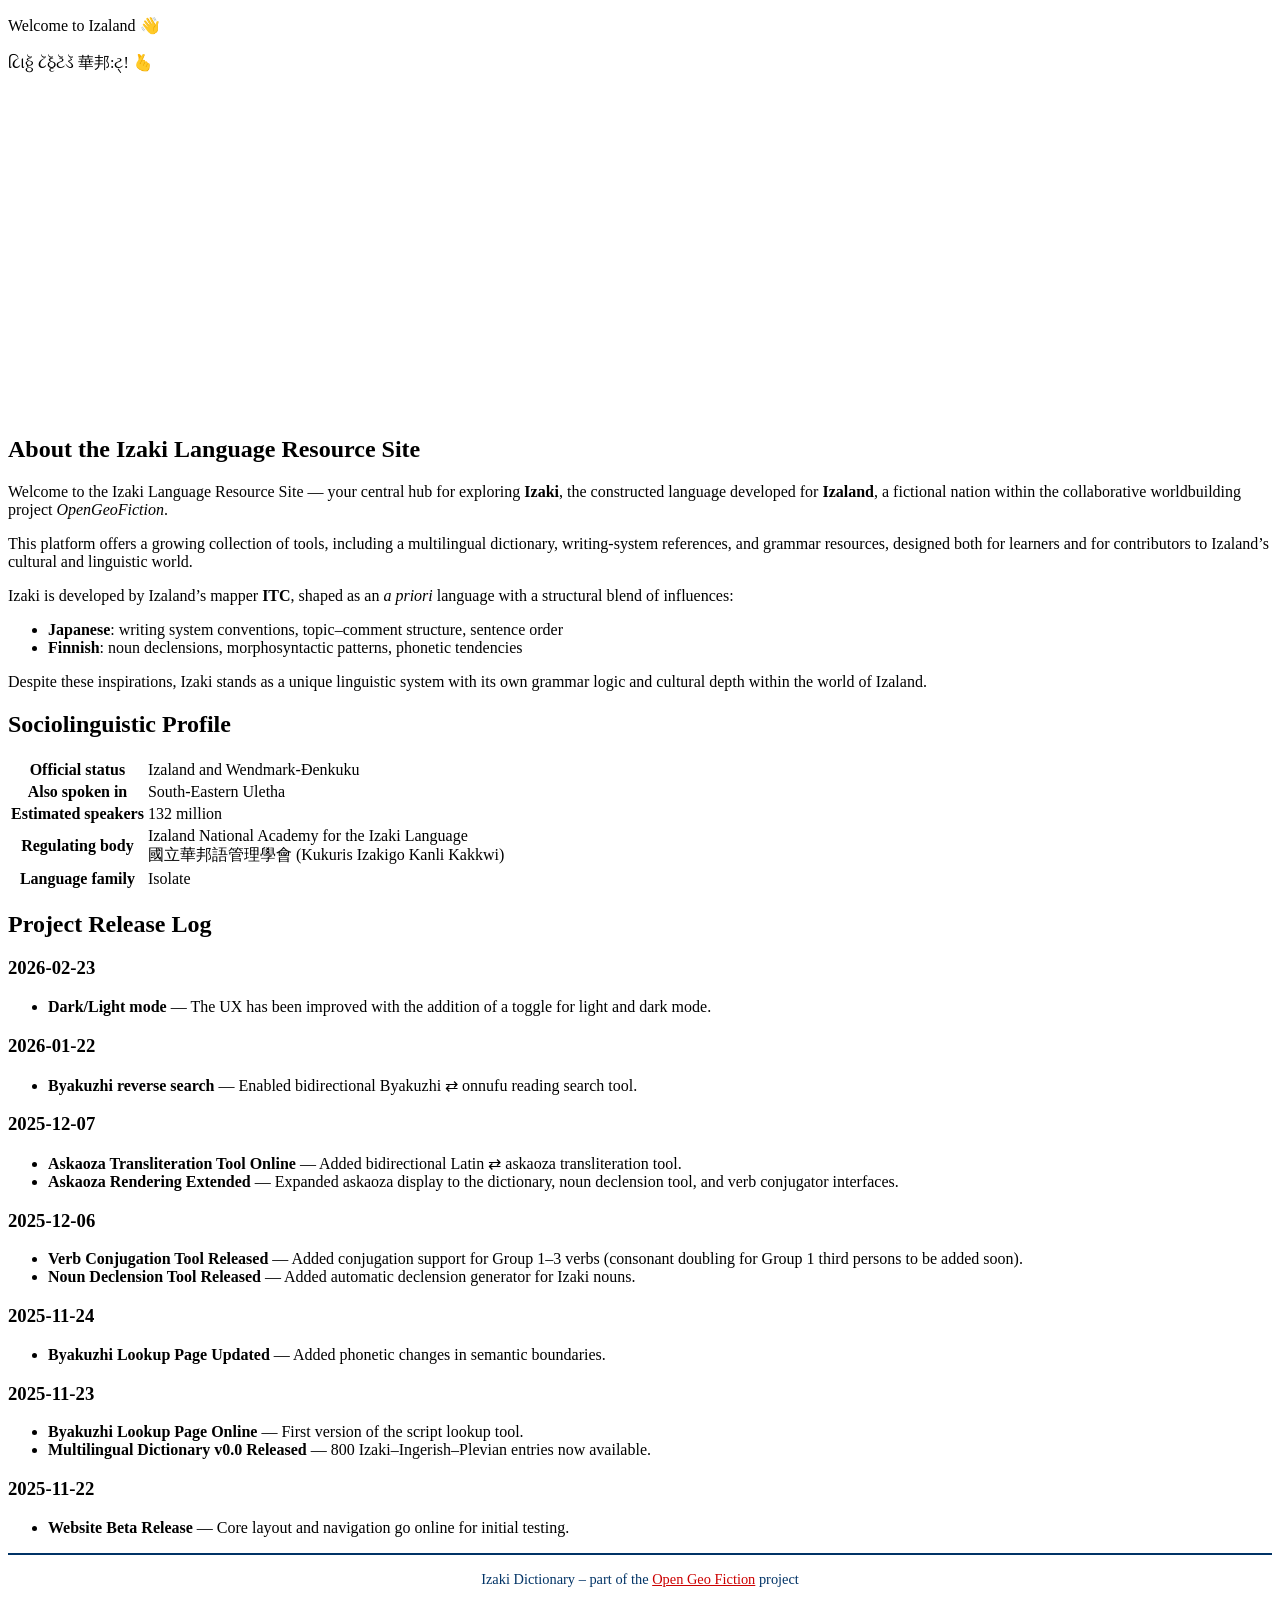
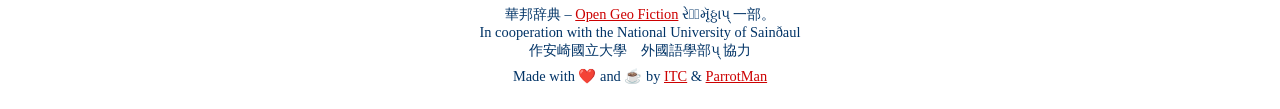
==== index.html @ 9a22af4b "Add release log entry for dark/light mode feature" ====
<!DOCTYPE html>
<html lang="en">
<head>
    <meta charset="UTF-8">
    <meta name="viewport" content="width=device-width, initial-scale=1.0">
    <title>Izaki Dictionary - Home</title>
</head>
<body>
    <!-- Navbar -->
    <div id="navbar"></div>

    <!-- Hero section -->
    <section class="hero is-link" style="height: 400px;">
        <div class="hero-body">
            <p class="title">
                Welcome to Izaland 👋<br>
                <br>
                ૮િાઠ્ઠૅ ૮ૅઠૃૅટૅડૅ 華邦:ટ્! 🫰
            </p>
        </div>
    </section>

    <section class="section">
    <div class="container content">

        <!-- ABOUT SECTION -->
        <h1 class="title">About the Izaki Language Resource Site</h1>

        <p>
            Welcome to the Izaki Language Resource Site — your central hub for exploring 
            <strong>Izaki</strong>, the constructed language developed for <strong>Izaland</strong>, a fictional 
            nation within the collaborative worldbuilding project <em>OpenGeoFiction</em>.
        </p>

        <p>
            This platform offers a growing collection of tools, including a multilingual dictionary,
            writing-system references, and grammar resources, designed both for learners and for contributors
            to Izaland’s cultural and linguistic world.
        </p>

        <p>
            Izaki is developed by Izaland’s mapper <strong>ITC</strong>, shaped as an 
            <em>a priori</em> language with a structural blend of influences:
        </p>

        <ul>
            <li><strong>Japanese</strong>: writing system conventions, topic–comment structure, sentence order</li>
            <li><strong>Finnish</strong>: noun declensions, morphosyntactic patterns, phonetic tendencies</li>
        </ul>

        <p>
            Despite these inspirations, Izaki stands as a unique linguistic system with its own grammar logic
            and cultural depth within the world of Izaland.
        </p>

        <!-- SOCIOLINGUISTIC PROFILE -->
        <h2 class="subtitle">Sociolinguistic Profile</h2>

        <table class="table is-striped is-fullwidth">
            <tbody>
                <tr>
                    <th>Official status</th>
                    <td>Izaland and Wendmark-Ðenkuku</td>
                </tr>
                <tr>
                    <th>Also spoken in</th>
                    <td>South-Eastern Uletha</td>
                </tr>
                <tr>
                    <th>Estimated speakers</th>
                    <td>132 million</td>
                </tr>
                <tr>
                    <th>Regulating body</th>
                    <td>
                        Izaland National Academy for the Izaki Language<br>
                        國立華邦語管理學會 (Kukuris Izakigo Kanli Kakkwi)
                    </td>
                </tr>
                <tr>
                    <th>Language family</th>
                    <td>Isolate</td>
                </tr>
            </tbody>
        </table>

    </div>
</section>

<!-- RELEASE LOG -->
<section class="section has-background-light">
    <div class="container content">

        <h2 class="title">Project Release Log</h2>

        <div class="box">
            <h3 class="subtitle">2026-02-23</h3>
            <ul>
                <li><strong>Dark/Light mode</strong> — The UX has been improved with the addition of a toggle for light and dark mode.</li>
            </ul>
        </div>

        <div class="box">
            <h3 class="subtitle">2026-01-22</h3>
            <ul>
                <li><strong>Byakuzhi reverse search</strong> — Enabled bidirectional Byakuzhi ⇄ onnufu reading search tool.</li>
            </ul>
        </div>
        
        <div class="box">
            <h3 class="subtitle">2025-12-07</h3>
            <ul>
                <li><strong>Askaoza Transliteration Tool Online</strong> — Added bidirectional Latin ⇄ askaoza transliteration tool.</li>
                <li><strong>Askaoza Rendering Extended</strong> — Expanded askaoza display to the dictionary, noun declension tool, and verb conjugator interfaces.</li>
            </ul>
        </div>

        <div class="box">
            <h3 class="subtitle">2025-12-06</h3>
            <ul>
                <li><strong>Verb Conjugation Tool Released</strong> — Added conjugation support for Group 1–3 verbs (consonant doubling for Group 1 third persons to be added soon).</li>
                <li><strong>Noun Declension Tool Released</strong> — Added automatic declension generator for Izaki nouns.</li>
            </ul>
        </div>

        <div class="box">
            <h3 class="subtitle">2025-11-24</h3>
            <ul>
                <li><strong>Byakuzhi Lookup Page Updated</strong> — Added phonetic changes in semantic boundaries.</li>
            </ul>
        </div>
                       
        <div class="box">
            <h3 class="subtitle">2025-11-23</h3>
            <ul>
                <li><strong>Byakuzhi Lookup Page Online</strong> — First version of the script lookup tool.</li>
                <li><strong>Multilingual Dictionary v0.0 Released</strong> — 800 Izaki–Ingerish–Plevian entries now available.</li>
            </ul>
        </div>

        <div class="box">
            <h3 class="subtitle">2025-11-22</h3>
            <ul>
                <li><strong>Website Beta Release</strong> — Core layout and navigation go online for initial testing.</li>
            </ul>
        </div>
    </div>
</section>


    <!-- Footer -->
    <footer style="background-color:#ffffff; padding:1rem; border-top:2px solid #003366; text-align:center; font-size:0.9rem; color:#003366;">
        <div>
            Izaki Dictionary – part of the <a href="https://www.opengeofiction.net/" target="_blank" style="color:#cc0000; text-decoration:underline;">Open Geo Fiction</a> project<br>
                <br>
            華邦辞典 – <a href="https://www.opengeofiction.net/" target="_blank" style="color:#cc0000; text-decoration:underline;">Open Geo Fiction</a> રેદ૾મૃૅઠ્ઠાપ્ 一部。
        </div>
        <div>
            In cooperation with the National University of Sainðaul<br>
            作安崎國立大學　外國語學部પ્ 協力
        </div>
        <div style="margin-top:0.5rem;">Made with ❤️ and ☕ by <a href="https://opengeofiction.net/user/Izaland%20Terramorphing%20Committee" target="_blank" style="color:#cc0000; text-decoration:underline;">ITC</a> & <a href="https://opengeofiction.net/user/ParrotMan" target="_blank" style="color:#cc0000; text-decoration:underline;">ParrotMan</a></div>
    </footer>

    <!-- Script navbar -->
    <script src="/izaki-dictionary/scripts/script.js"></script>
</body>
</html>
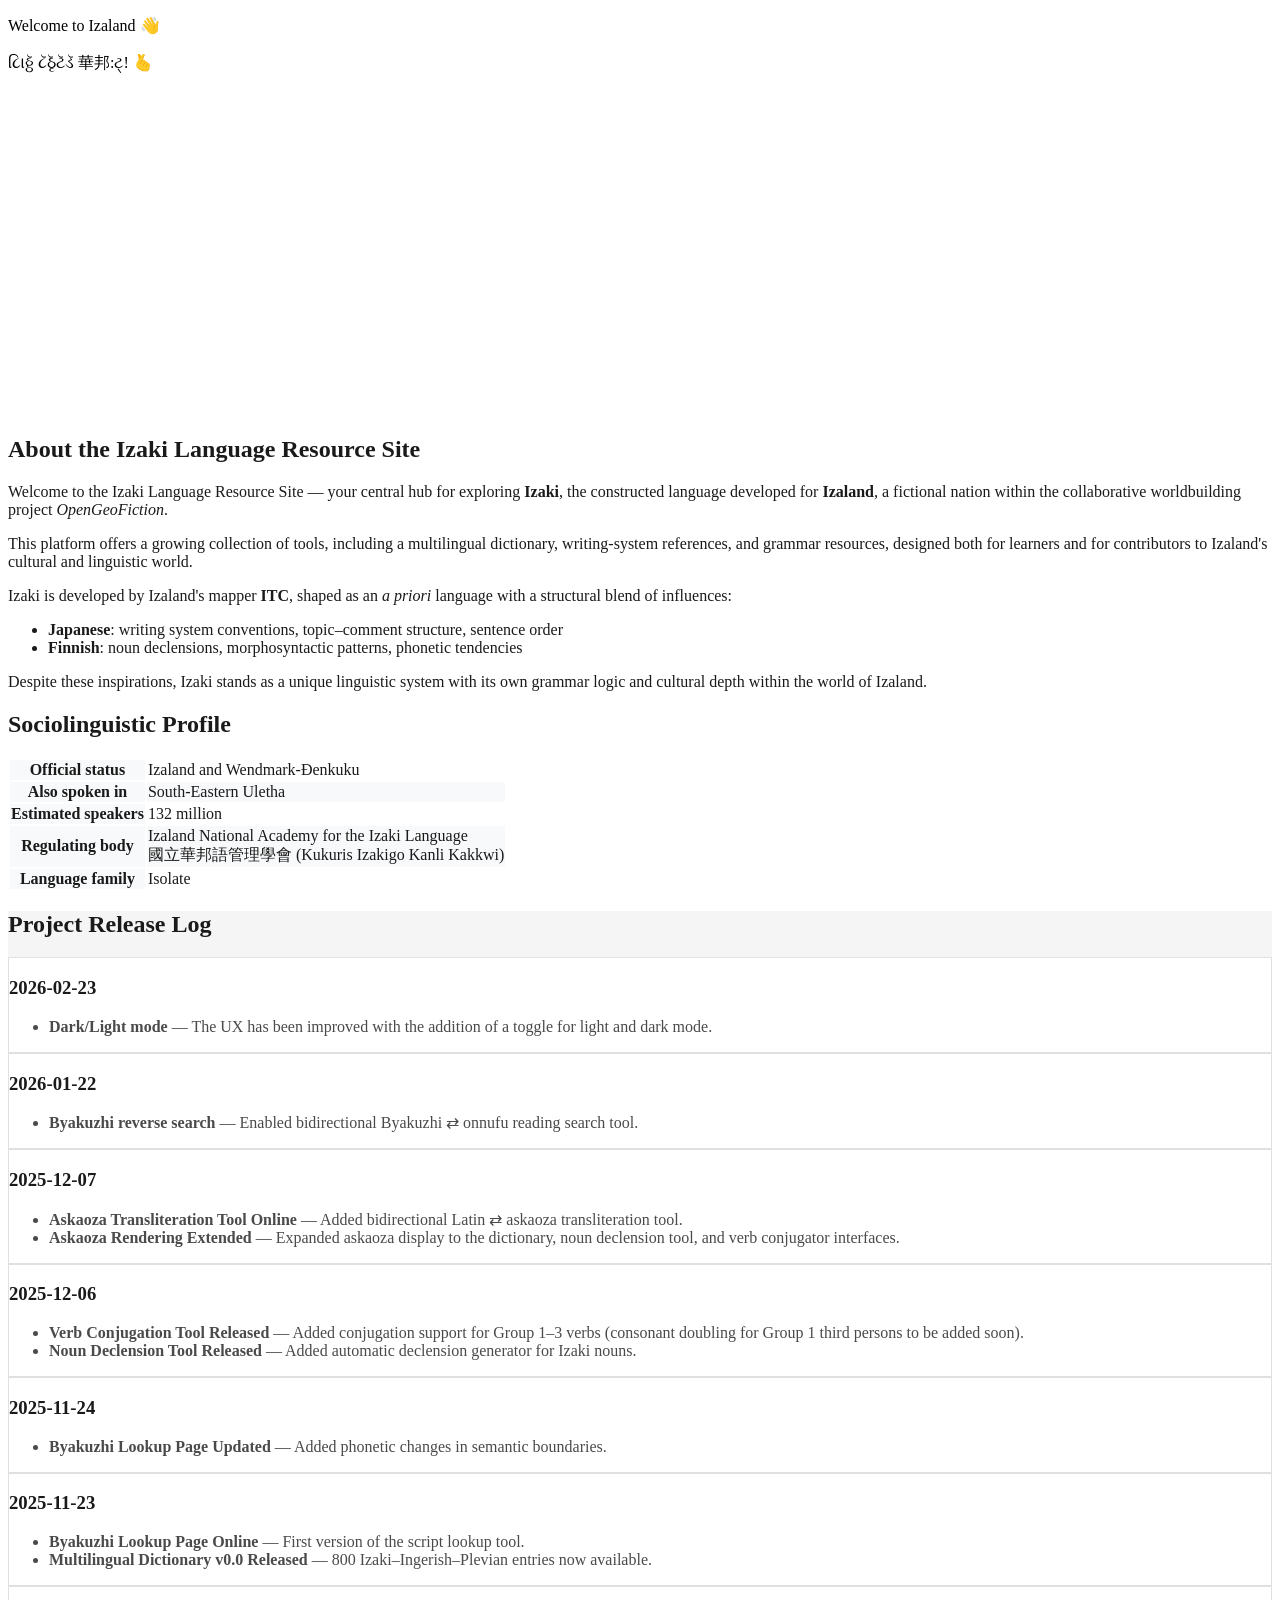
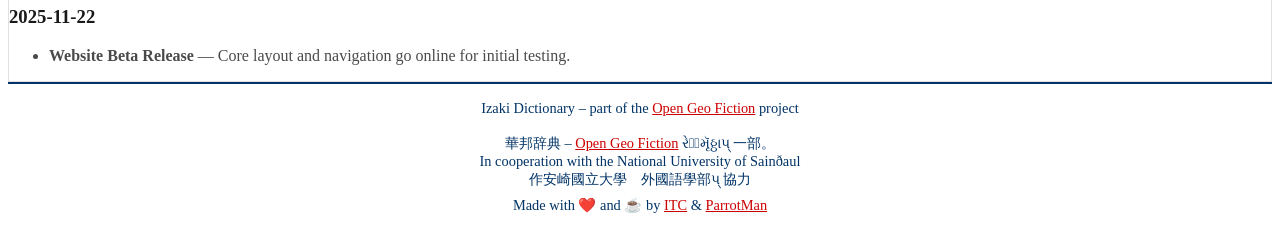
==== commit e53e9245: "Add theme-aware styles and update HTML structure" ====
--- a/index.html
+++ b/index.html
@@ -1,9 +1,104 @@
 <!DOCTYPE html>
-<html lang="en">
+<html lang="en" data-theme="light">
 <head>
     <meta charset="UTF-8">
     <meta name="viewport" content="width=device-width, initial-scale=1.0">
     <title>Izaki Dictionary - Home</title>
+
+    <style>
+        /* Theme-aware variables for index page */
+        html[data-theme="light"] {
+            --index-section-bg: #f5f5f5;
+            --index-box-bg: #ffffff;
+            --index-box-border: #e0e0e0;
+            --index-text: #1a1a1a;
+            --index-text-secondary: #4a4a4a;
+            --index-footer-bg: #ffffff;
+            --index-footer-border: #003366;
+            --index-footer-text: #003366;
+        }
+
+        html[data-theme="dark"] {
+            --index-section-bg: #1a1a20;
+            --index-box-bg: #2a2a30;
+            --index-box-border: #3a3a40;
+            --index-text: #e5e7eb;
+            --index-text-secondary: #d1d5db;
+            --index-footer-bg: #1a1a20;
+            --index-footer-border: #4a5568;
+            --index-footer-text: #93c5fd;
+        }
+
+        /* Release log section - tema aware */
+        .release-log-section {
+            background-color: var(--index-section-bg) !important;
+            transition: background-color 0.2s ease;
+        }
+
+        .release-log-section .box {
+            background-color: var(--index-box-bg);
+            border: 1px solid var(--index-box-border);
+            transition: background-color 0.2s ease, border-color 0.2s ease;
+        }
+
+        .release-log-section .title,
+        .release-log-section .subtitle {
+            color: var(--index-text);
+        }
+
+        .release-log-section ul li {
+            color: var(--index-text-secondary);
+        }
+
+        /* Footer tema aware */
+        .theme-footer {
+            background-color: var(--index-footer-bg) !important;
+            border-top: 2px solid var(--index-footer-border);
+            color: var(--index-footer-text);
+            transition: background-color 0.2s ease, border-color 0.2s ease, color 0.2s ease;
+        }
+
+        .theme-footer a {
+            color: #cc0000;
+            text-decoration: underline;
+        }
+
+        html[data-theme="dark"] .theme-footer a {
+            color: #fca5a5;
+        }
+
+        /* Main section */
+        .main-section {
+            background-color: var(--bg-primary, #ffffff);
+            color: var(--text-primary, #1a1a1a);
+            transition: background-color 0.2s ease, color 0.2s ease;
+        }
+
+        .main-section .title,
+        .main-section .subtitle {
+            color: var(--text-primary, #1a1a1a);
+        }
+
+        /* Table tema aware */
+        .table {
+            background-color: var(--panel, #ffffff);
+            color: var(--text-primary, #1a1a1a);
+        }
+
+        .table th {
+            background-color: var(--panel-alt, #f8f9fa);
+            color: var(--text-primary, #1a1a1a);
+        }
+
+        .table td {
+            color: var(--text-primary, #1a1a1a);
+            border-color: var(--border, #dee2e6);
+        }
+
+        .table.is-striped tbody tr:nth-child(even) {
+            background-color: var(--panel-alt, #f8f9fa);
+        }
+    </style>
 </head>
 <body>
     <!-- Navbar -->
@@ -20,7 +115,7 @@
         </div>
     </section>
 
-    <section class="section">
+    <section class="section main-section">
     <div class="container content">
 
         <!-- ABOUT SECTION -->
@@ -35,11 +130,11 @@
         <p>
             This platform offers a growing collection of tools, including a multilingual dictionary,
             writing-system references, and grammar resources, designed both for learners and for contributors
-            to Izaland’s cultural and linguistic world.
-        </p>
-
-        <p>
-            Izaki is developed by Izaland’s mapper <strong>ITC</strong>, shaped as an 
+            to Izaland's cultural and linguistic world.
+        </p>
+
+        <p>
+            Izaki is developed by Izaland's mapper <strong>ITC</strong>, shaped as an 
             <em>a priori</em> language with a structural blend of influences:
         </p>
 
@@ -87,8 +182,8 @@
     </div>
 </section>
 
-<!-- RELEASE LOG -->
-<section class="section has-background-light">
+<!-- RELEASE LOG (tema aware) -->
+<section class="section release-log-section">
     <div class="container content">
 
         <h2 class="title">Project Release Log</h2>
@@ -106,7 +201,7 @@
                 <li><strong>Byakuzhi reverse search</strong> — Enabled bidirectional Byakuzhi ⇄ onnufu reading search tool.</li>
             </ul>
         </div>
-        
+
         <div class="box">
             <h3 class="subtitle">2025-12-07</h3>
             <ul>
@@ -129,7 +224,7 @@
                 <li><strong>Byakuzhi Lookup Page Updated</strong> — Added phonetic changes in semantic boundaries.</li>
             </ul>
         </div>
-                       
+
         <div class="box">
             <h3 class="subtitle">2025-11-23</h3>
             <ul>
@@ -148,18 +243,18 @@
 </section>
 
 
-    <!-- Footer -->
-    <footer style="background-color:#ffffff; padding:1rem; border-top:2px solid #003366; text-align:center; font-size:0.9rem; color:#003366;">
+    <!-- Footer (tema aware) -->
+    <footer class="theme-footer" style="padding:1rem; text-align:center; font-size:0.9rem;">
         <div>
-            Izaki Dictionary – part of the <a href="https://www.opengeofiction.net/" target="_blank" style="color:#cc0000; text-decoration:underline;">Open Geo Fiction</a> project<br>
+            Izaki Dictionary – part of the <a href="https://www.opengeofiction.net/" target="_blank">Open Geo Fiction</a> project<br>
                 <br>
-            華邦辞典 – <a href="https://www.opengeofiction.net/" target="_blank" style="color:#cc0000; text-decoration:underline;">Open Geo Fiction</a> રેદ૾મૃૅઠ્ઠાપ્ 一部。
+            華邦辞典 – <a href="https://www.opengeofiction.net/" target="_blank">Open Geo Fiction</a> રેદ૾મૃૅઠ્ઠાપ્ 一部。
         </div>
         <div>
             In cooperation with the National University of Sainðaul<br>
             作安崎國立大學　外國語學部પ્ 協力
         </div>
-        <div style="margin-top:0.5rem;">Made with ❤️ and ☕ by <a href="https://opengeofiction.net/user/Izaland%20Terramorphing%20Committee" target="_blank" style="color:#cc0000; text-decoration:underline;">ITC</a> & <a href="https://opengeofiction.net/user/ParrotMan" target="_blank" style="color:#cc0000; text-decoration:underline;">ParrotMan</a></div>
+        <div style="margin-top:0.5rem;">Made with ❤️ and ☕ by <a href="https://opengeofiction.net/user/Izaland%20Terramorphing%20Committee" target="_blank">ITC</a> & <a href="https://opengeofiction.net/user/ParrotMan" target="_blank">ParrotMan</a></div>
     </footer>
 
     <!-- Script navbar -->
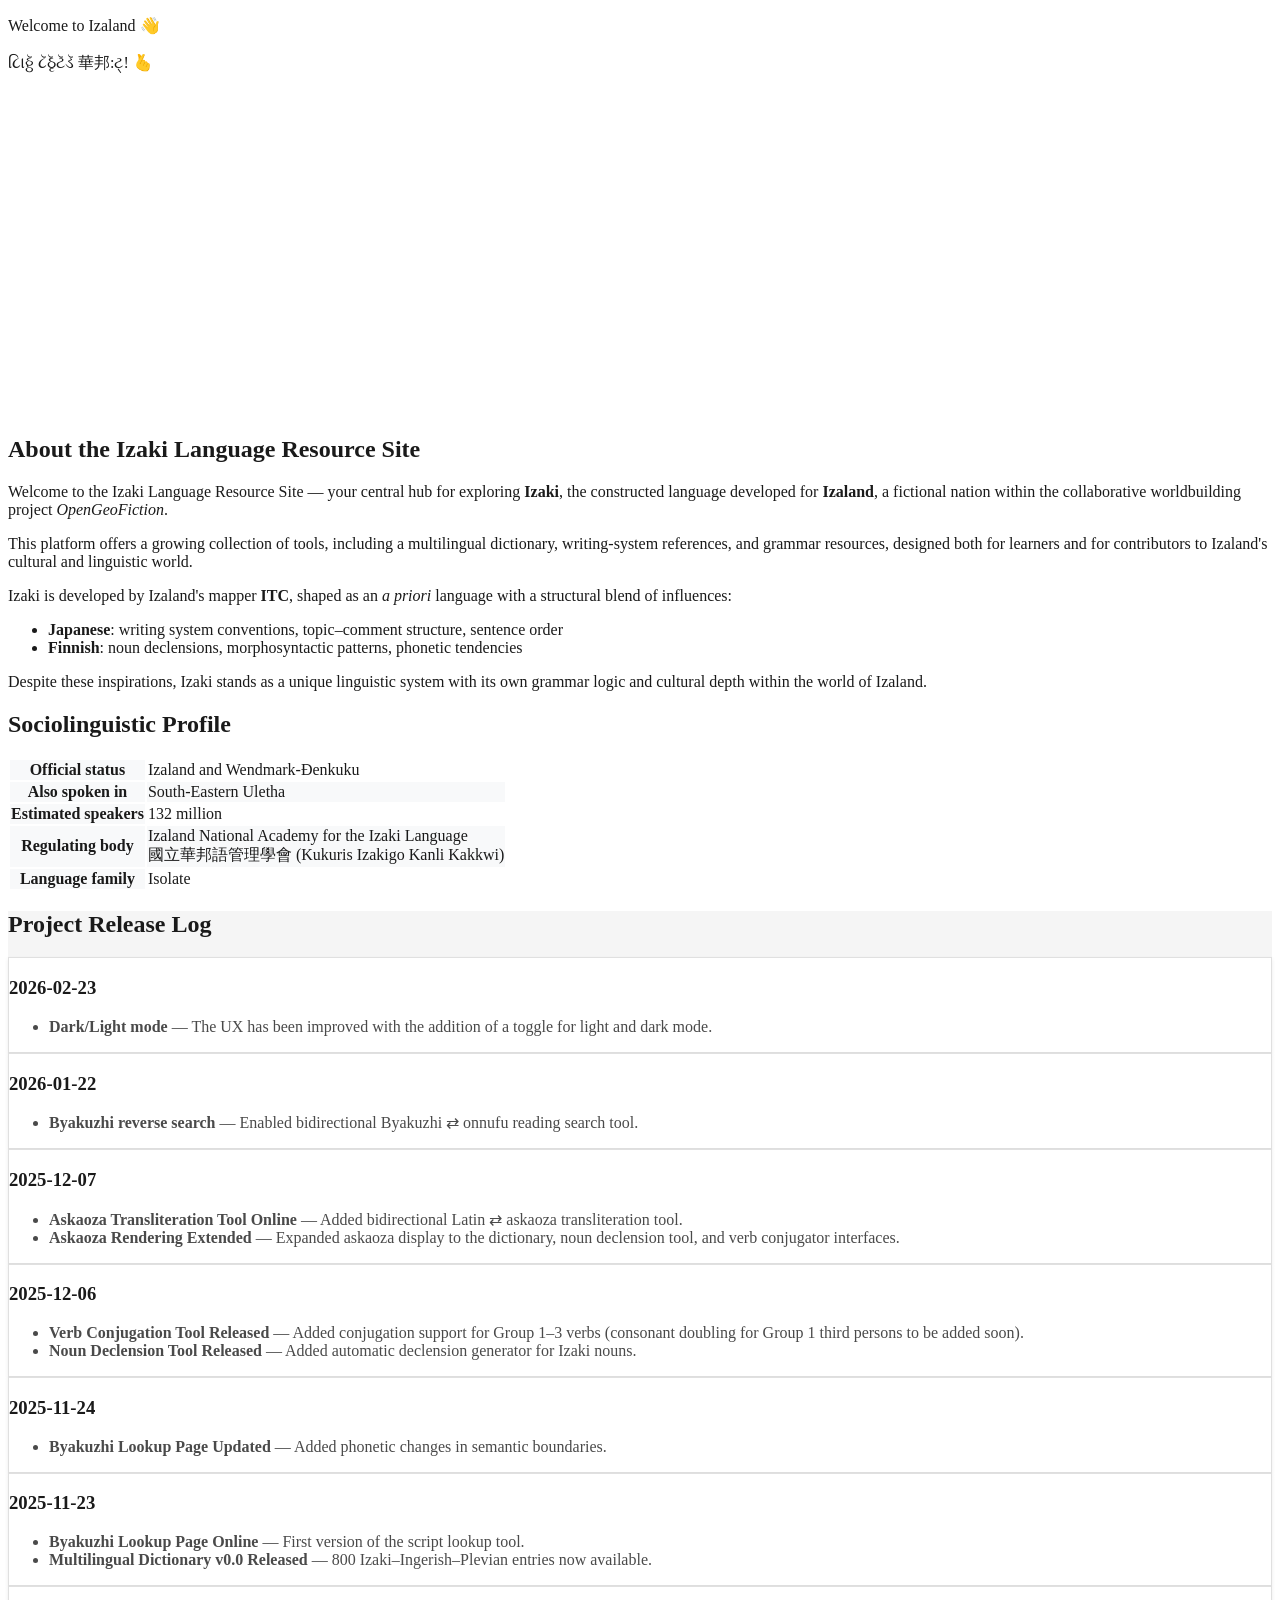
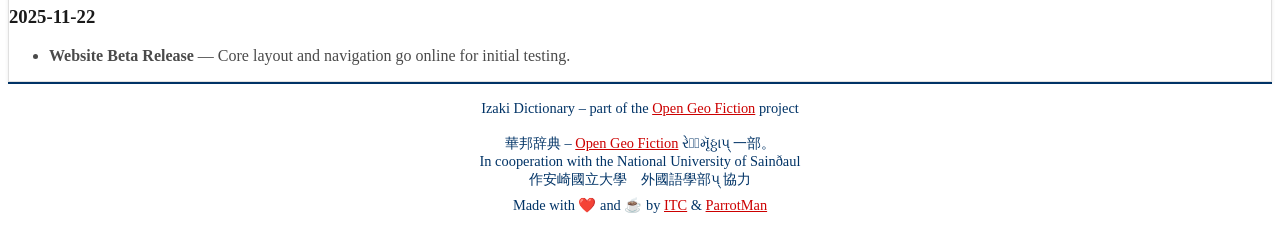
==== commit 2410a9c1: "Update theme styles and enforce important rules" ====
--- a/index.html
+++ b/index.html
@@ -11,22 +11,26 @@
             --index-section-bg: #f5f5f5;
             --index-box-bg: #ffffff;
             --index-box-border: #e0e0e0;
+            --index-box-shadow: rgba(0, 0, 0, 0.08);
             --index-text: #1a1a1a;
             --index-text-secondary: #4a4a4a;
             --index-footer-bg: #ffffff;
             --index-footer-border: #003366;
             --index-footer-text: #003366;
+            --index-link-color: #cc0000;
         }
 
         html[data-theme="dark"] {
             --index-section-bg: #1a1a20;
             --index-box-bg: #2a2a30;
             --index-box-border: #3a3a40;
+            --index-box-shadow: rgba(0, 0, 0, 0.3);
             --index-text: #e5e7eb;
             --index-text-secondary: #d1d5db;
             --index-footer-bg: #1a1a20;
             --index-footer-border: #4a5568;
-            --index-footer-text: #93c5fd;
+            --index-footer-text: #e5e7eb;
+            --index-link-color: #fca5a5;
         }
 
         /* Release log section - tema aware */
@@ -38,36 +42,41 @@
         .release-log-section .box {
             background-color: var(--index-box-bg);
             border: 1px solid var(--index-box-border);
+            box-shadow: 0 2px 4px var(--index-box-shadow);
             transition: background-color 0.2s ease, border-color 0.2s ease;
         }
 
         .release-log-section .title,
         .release-log-section .subtitle {
-            color: var(--index-text);
-        }
-
-        .release-log-section ul li {
-            color: var(--index-text-secondary);
+            color: var(--index-text) !important;
+        }
+
+        .release-log-section ul li,
+        .release-log-section p {
+            color: var(--index-text-secondary) !important;
         }
 
         /* Footer tema aware */
         .theme-footer {
             background-color: var(--index-footer-bg) !important;
-            border-top: 2px solid var(--index-footer-border);
-            color: var(--index-footer-text);
+            border-top: 2px solid var(--index-footer-border) !important;
+            color: var(--index-footer-text) !important;
             transition: background-color 0.2s ease, border-color 0.2s ease, color 0.2s ease;
         }
 
         .theme-footer a {
-            color: #cc0000;
+            color: var(--index-link-color) !important;
             text-decoration: underline;
-        }
-
-        html[data-theme="dark"] .theme-footer a {
-            color: #fca5a5;
+            transition: color 0.2s ease;
         }
 
         /* Main section */
+        body {
+            background-color: var(--bg-primary, #ffffff);
+            color: var(--text-primary, #1a1a1a);
+            transition: background-color 0.2s ease, color 0.2s ease;
+        }
+
         .main-section {
             background-color: var(--bg-primary, #ffffff);
             color: var(--text-primary, #1a1a1a);
@@ -76,6 +85,11 @@
 
         .main-section .title,
         .main-section .subtitle {
+            color: var(--text-primary, #1a1a1a) !important;
+        }
+
+        .main-section p,
+        .main-section li {
             color: var(--text-primary, #1a1a1a);
         }
 
@@ -83,15 +97,17 @@
         .table {
             background-color: var(--panel, #ffffff);
             color: var(--text-primary, #1a1a1a);
+            transition: background-color 0.2s ease, color 0.2s ease;
         }
 
         .table th {
             background-color: var(--panel-alt, #f8f9fa);
-            color: var(--text-primary, #1a1a1a);
+            color: var(--text-primary, #1a1a1a) !important;
+            border-color: var(--border, #dee2e6);
         }
 
         .table td {
-            color: var(--text-primary, #1a1a1a);
+            color: var(--text-primary, #1a1a1a) !important;
             border-color: var(--border, #dee2e6);
         }
 
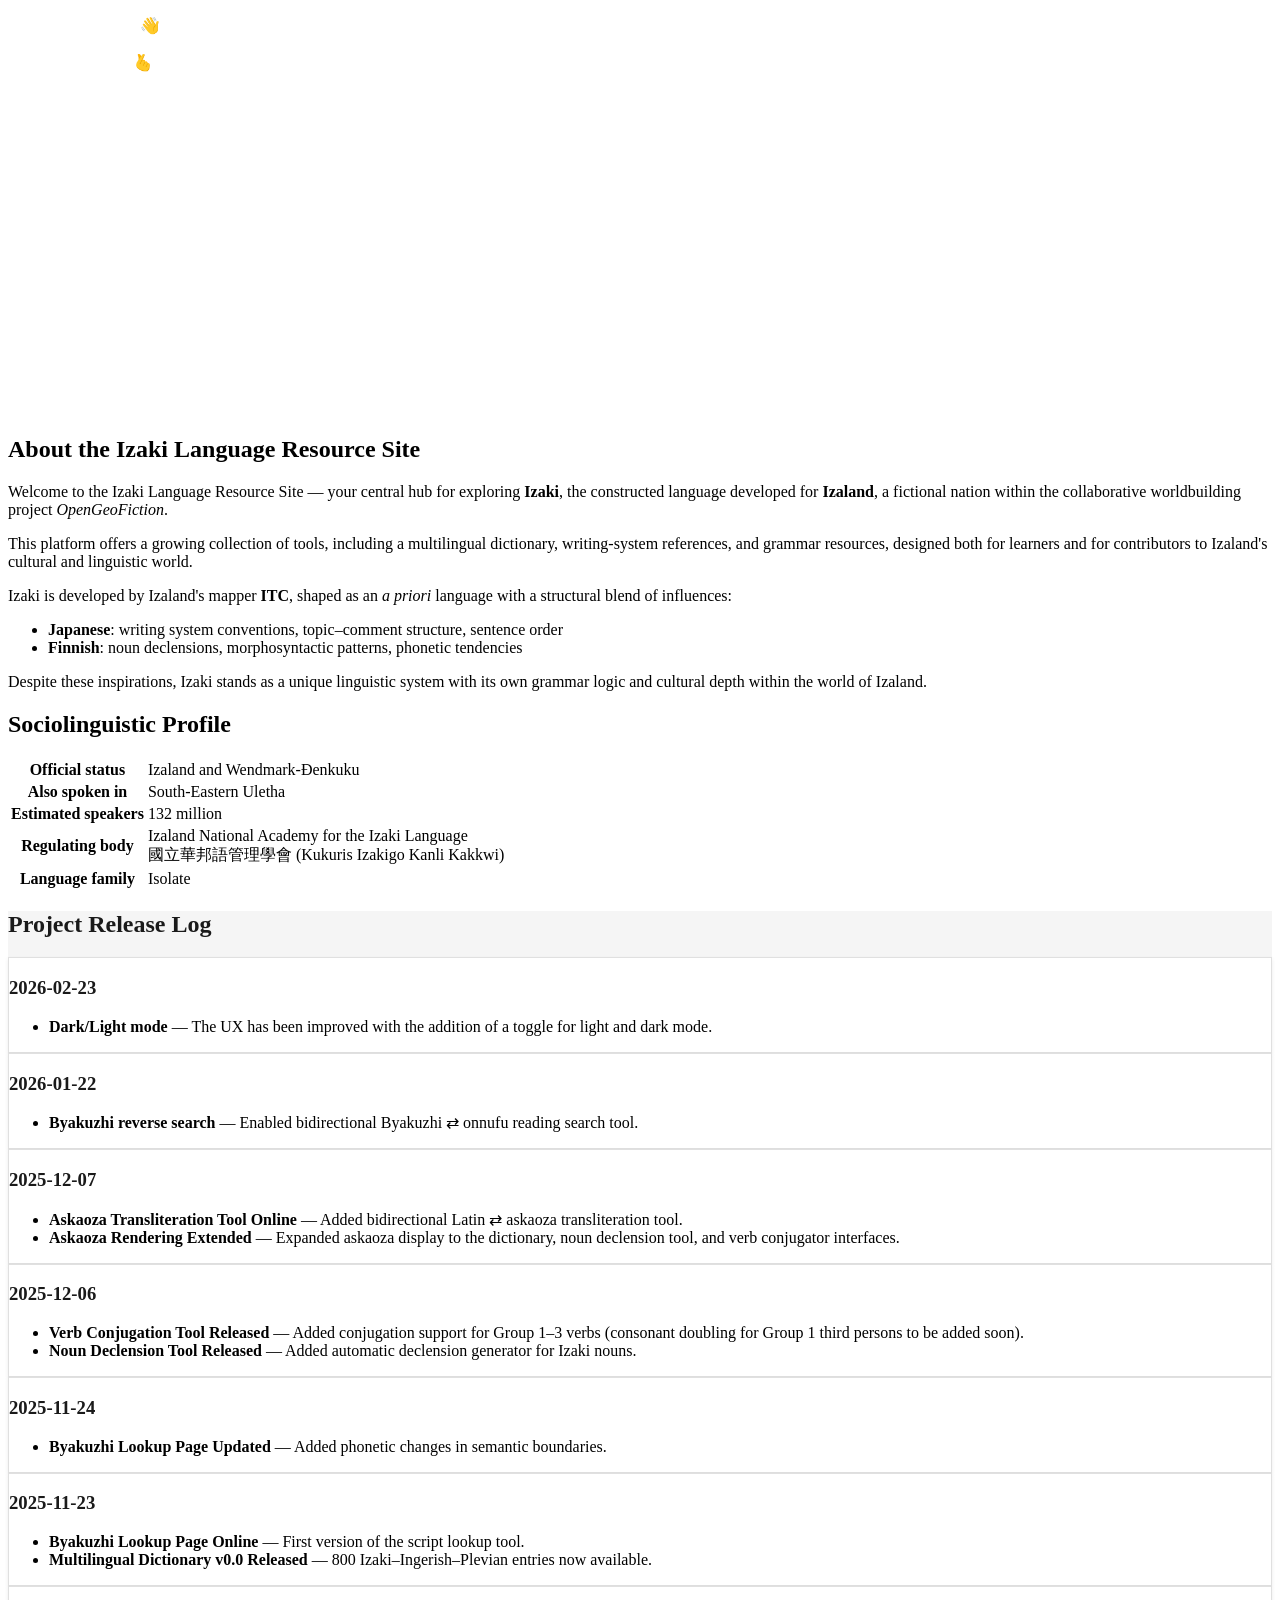
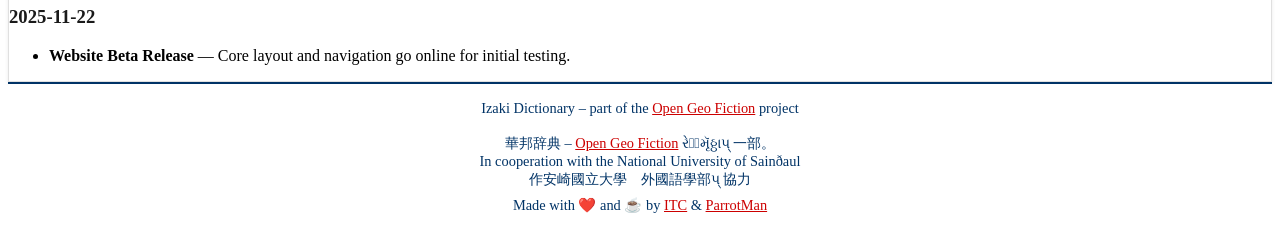
==== commit 476e27ea: "Refactor CSS to use theme variables without fallbacks" ====
--- a/index.html
+++ b/index.html
@@ -70,49 +70,64 @@
             transition: color 0.2s ease;
         }
 
-        /* Main section */
+        /* Main section - CORRETTO: usa solo variabili tema, nessun fallback */
         body {
-            background-color: var(--bg-primary, #ffffff);
-            color: var(--text-primary, #1a1a1a);
+            background-color: var(--bg-primary);
+            color: var(--text-primary);
             transition: background-color 0.2s ease, color 0.2s ease;
         }
 
         .main-section {
-            background-color: var(--bg-primary, #ffffff);
-            color: var(--text-primary, #1a1a1a);
+            background-color: var(--bg-primary);
+            color: var(--text-primary);
             transition: background-color 0.2s ease, color 0.2s ease;
         }
 
         .main-section .title,
         .main-section .subtitle {
-            color: var(--text-primary, #1a1a1a) !important;
+            color: var(--text-primary) !important;
         }
 
         .main-section p,
-        .main-section li {
-            color: var(--text-primary, #1a1a1a);
-        }
-
-        /* Table tema aware */
+        .main-section li,
+        .main-section strong,
+        .main-section em {
+            color: var(--text-primary) !important;
+        }
+
+        /* Table tema aware - CORRETTO */
         .table {
-            background-color: var(--panel, #ffffff);
-            color: var(--text-primary, #1a1a1a);
+            background-color: var(--panel);
+            color: var(--text-primary);
             transition: background-color 0.2s ease, color 0.2s ease;
         }
 
         .table th {
-            background-color: var(--panel-alt, #f8f9fa);
-            color: var(--text-primary, #1a1a1a) !important;
-            border-color: var(--border, #dee2e6);
+            background-color: var(--panel-alt);
+            color: var(--text-primary) !important;
+            border-color: var(--border);
         }
 
         .table td {
-            color: var(--text-primary, #1a1a1a) !important;
-            border-color: var(--border, #dee2e6);
+            color: var(--text-primary) !important;
+            border-color: var(--border);
         }
 
         .table.is-striped tbody tr:nth-child(even) {
-            background-color: var(--panel-alt, #f8f9fa);
+            background-color: var(--panel-alt);
+        }
+
+        /* Content class paragraphs - CORRETTO */
+        .content p,
+        .content ul li,
+        .content ol li {
+            color: var(--text-primary) !important;
+        }
+
+        /* Bulma overrides for hero (mantiene testo bianco) */
+        .hero.is-link .title,
+        .hero.is-link .subtitle {
+            color: #ffffff !important;
         }
     </style>
 </head>
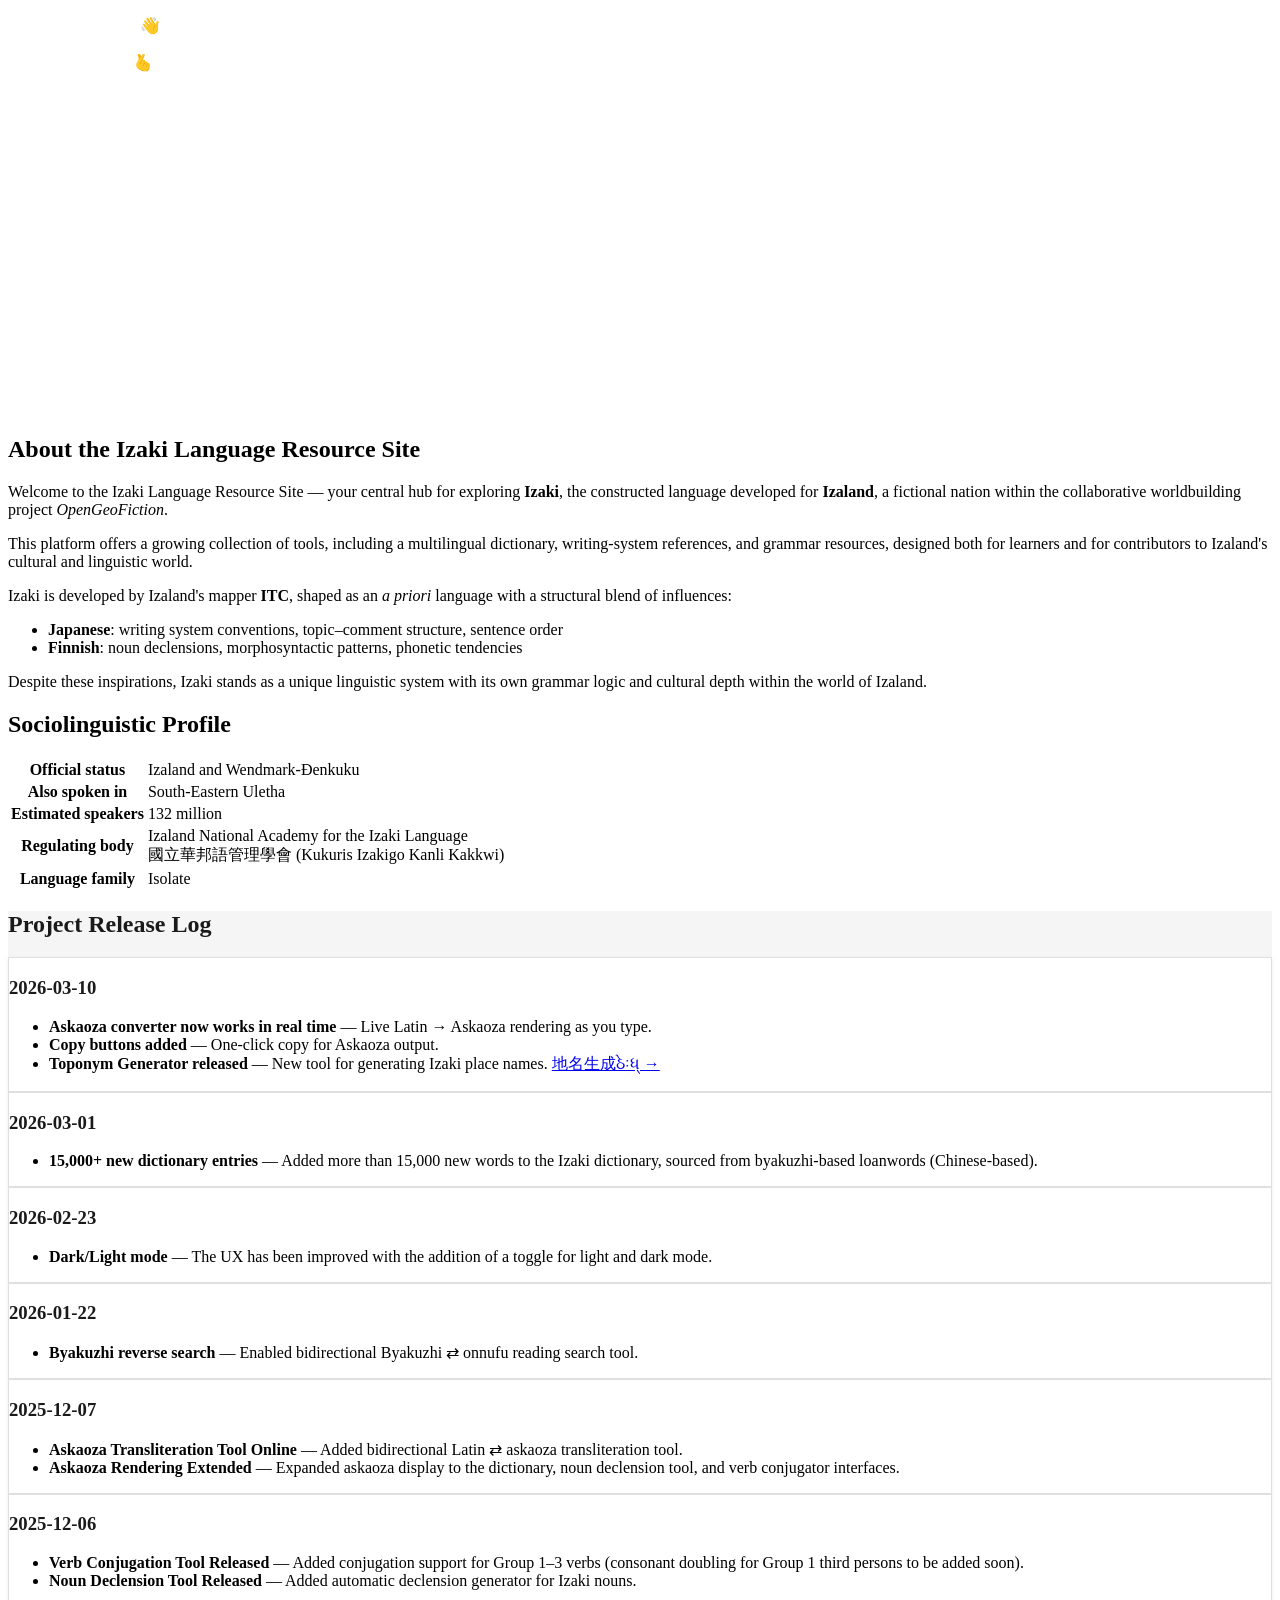
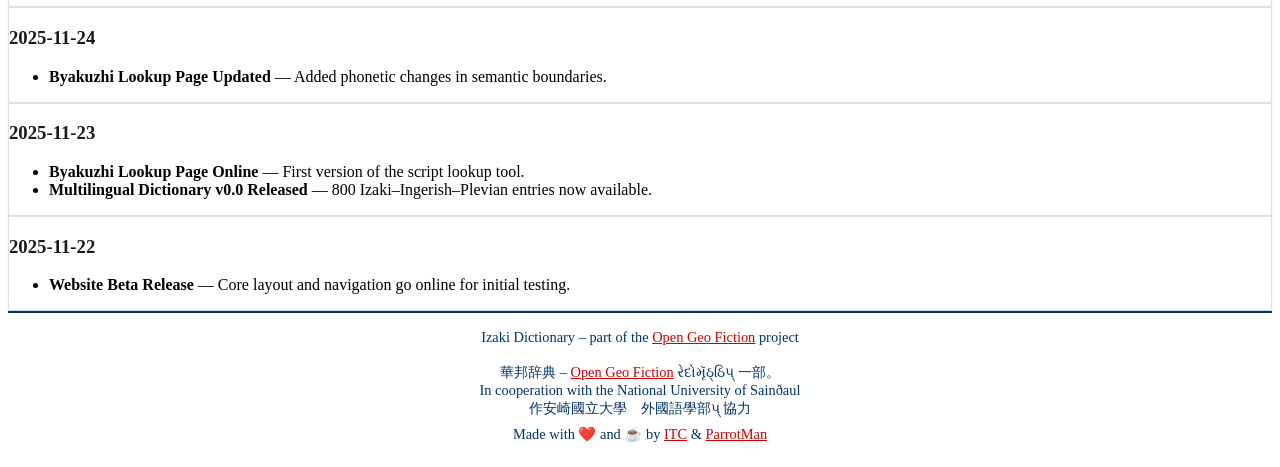
==== commit bbd534f9: "docs: add 2026-03-10 and 2026-03-01 entries to Project Release Log" ====
--- a/index.html
+++ b/index.html
@@ -33,7 +33,6 @@
             --index-link-color: #fca5a5;
         }
 
-        /* Release log section - tema aware */
         .release-log-section {
             background-color: var(--index-section-bg) !important;
             transition: background-color 0.2s ease;
@@ -56,7 +55,6 @@
             color: var(--index-text-secondary) !important;
         }
 
-        /* Footer tema aware */
         .theme-footer {
             background-color: var(--index-footer-bg) !important;
             border-top: 2px solid var(--index-footer-border) !important;
@@ -70,7 +68,6 @@
             transition: color 0.2s ease;
         }
 
-        /* Main section - CORRETTO: usa solo variabili tema, nessun fallback */
         body {
             background-color: var(--bg-primary);
             color: var(--text-primary);
@@ -95,7 +92,6 @@
             color: var(--text-primary) !important;
         }
 
-        /* Table tema aware - CORRETTO */
         .table {
             background-color: var(--panel);
             color: var(--text-primary);
@@ -117,14 +113,12 @@
             background-color: var(--panel-alt);
         }
 
-        /* Content class paragraphs - CORRETTO */
         .content p,
         .content ul li,
         .content ol li {
             color: var(--text-primary) !important;
         }
 
-        /* Bulma overrides for hero (mantiene testo bianco) */
         .hero.is-link .title,
         .hero.is-link .subtitle {
             color: #ffffff !important;
@@ -141,7 +135,7 @@
             <p class="title">
                 Welcome to Izaland 👋<br>
                 <br>
-                ૮િાઠ્ઠૅ ૮ૅઠૃૅટૅડૅ 華邦:ટ્! 🫰
+                ૮િાઠ્ઠૅ ૮ેઠૃૅટૅડૅ 華邦:ટ્! 🫰
             </p>
         </div>
     </section>
@@ -220,6 +214,22 @@
         <h2 class="title">Project Release Log</h2>
 
         <div class="box">
+            <h3 class="subtitle">2026-03-10</h3>
+            <ul>
+                <li><strong>Askaoza converter now works in real time</strong> — Live Latin → Askaoza rendering as you type.</li>
+                <li><strong>Copy buttons added</strong> — One-click copy for Askaoza output.</li>
+                <li><strong>Toponym Generator released</strong> — New tool for generating Izaki place names. <a href="/izaki-dictionary/pages/tools/toponym-generator.html">地名生成ઠેઃધ્ →</a></li>
+            </ul>
+        </div>
+
+        <div class="box">
+            <h3 class="subtitle">2026-03-01</h3>
+            <ul>
+                <li><strong>15,000+ new dictionary entries</strong> — Added more than 15,000 new words to the Izaki dictionary, sourced from byakuzhi-based loanwords (Chinese-based).</li>
+            </ul>
+        </div>
+
+        <div class="box">
             <h3 class="subtitle">2026-02-23</h3>
             <ul>
                 <li><strong>Dark/Light mode</strong> — The UX has been improved with the addition of a toggle for light and dark mode.</li>
@@ -279,13 +289,13 @@
         <div>
             Izaki Dictionary – part of the <a href="https://www.opengeofiction.net/" target="_blank">Open Geo Fiction</a> project<br>
                 <br>
-            華邦辞典 – <a href="https://www.opengeofiction.net/" target="_blank">Open Geo Fiction</a> રેદ૾મૃૅઠ્ઠાપ્ 一部。
+            華邦辞典 – <a href="https://www.opengeofiction.net/" target="_blank">Open Geo Fiction</a> રેદોમૃૅઠ્ઠિપ્ 一部。
         </div>
         <div>
             In cooperation with the National University of Sainðaul<br>
             作安崎國立大學　外國語學部પ્ 協力
         </div>
-        <div style="margin-top:0.5rem;">Made with ❤️ and ☕ by <a href="https://opengeofiction.net/user/Izaland%20Terramorphing%20Committee" target="_blank">ITC</a> & <a href="https://opengeofiction.net/user/ParrotMan" target="_blank">ParrotMan</a></div>
+        <div style="margin-top:0.5rem;">Made with ❤️ and ☕️ by <a href="https://opengeofiction.net/user/Izaland%20Terramorphing%20Committee" target="_blank">ITC</a> &amp; <a href="https://opengeofiction.net/user/ParrotMan" target="_blank">ParrotMan</a></div>
     </footer>
 
     <!-- Script navbar -->
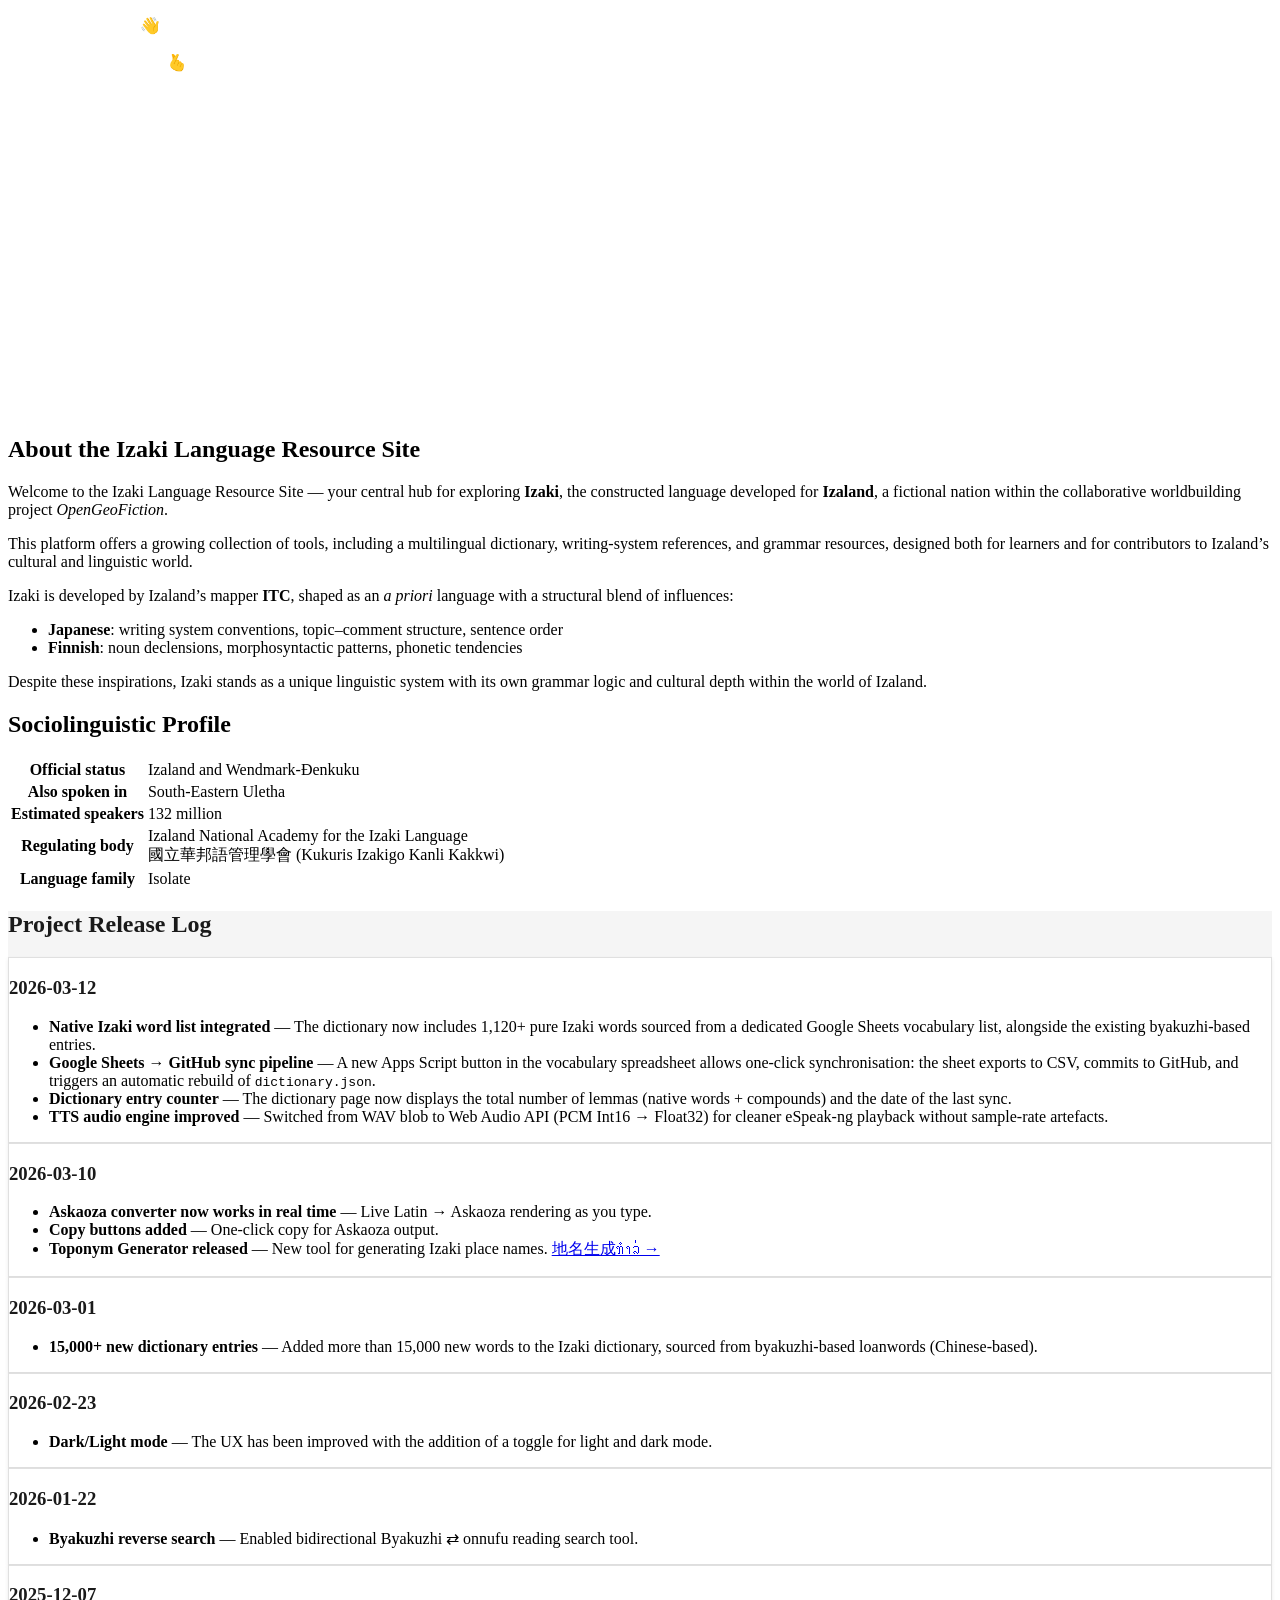
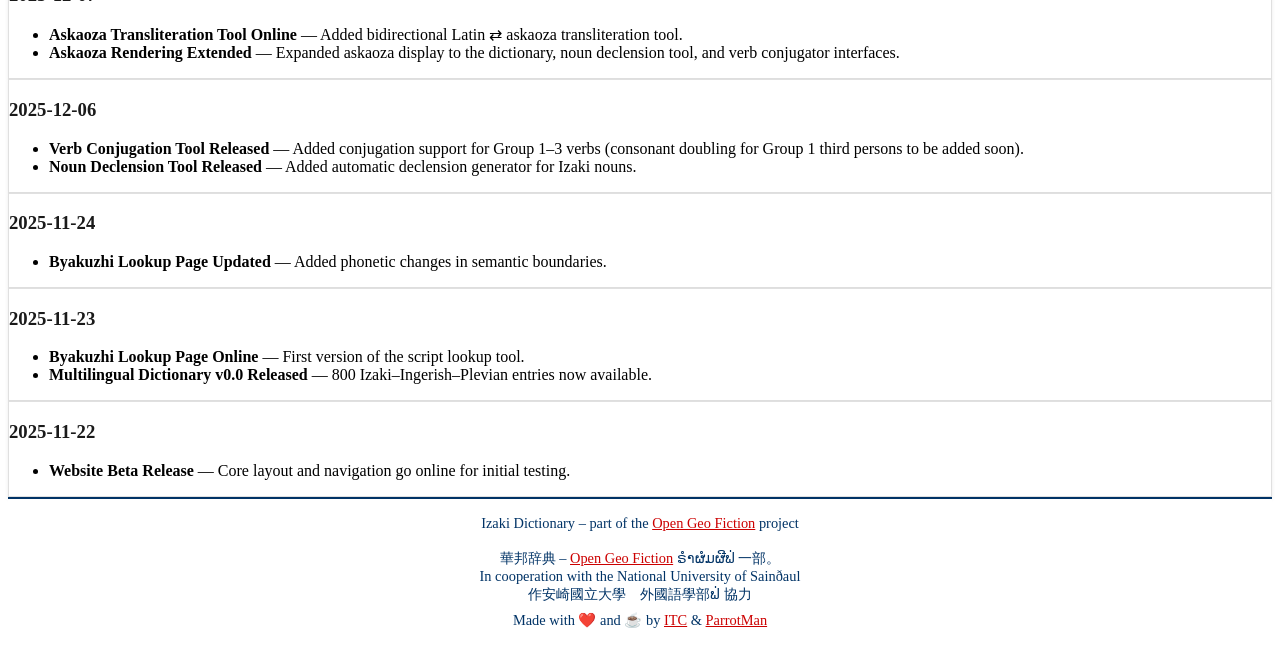
==== commit ff28b022: "docs: add 2026-03-12 release log entry" ====
--- a/index.html
+++ b/index.html
@@ -6,7 +6,6 @@
     <title>Izaki Dictionary - Home</title>
 
     <style>
-        /* Theme-aware variables for index page */
         html[data-theme="light"] {
             --index-section-bg: #f5f5f5;
             --index-box-bg: #ffffff;
@@ -126,16 +125,14 @@
     </style>
 </head>
 <body>
-    <!-- Navbar -->
     <div id="navbar"></div>
 
-    <!-- Hero section -->
     <section class="hero is-link" style="height: 400px;">
         <div class="hero-body">
             <p class="title">
                 Welcome to Izaland 👋<br>
                 <br>
-                ૮િાઠ્ઠૅ ૮ેઠૃૅટૅડૅ 華邦:ટ્! 🫰
+                ຢິາຌ່າ ຢຳຌີທີຜີບີ 華邦:ຌ່! 🫰
             </p>
         </div>
     </section>
@@ -143,7 +140,6 @@
     <section class="section main-section">
     <div class="container content">
 
-        <!-- ABOUT SECTION -->
         <h1 class="title">About the Izaki Language Resource Site</h1>
 
         <p>
@@ -155,11 +151,11 @@
         <p>
             This platform offers a growing collection of tools, including a multilingual dictionary,
             writing-system references, and grammar resources, designed both for learners and for contributors
-            to Izaland's cultural and linguistic world.
+            to Izaland’s cultural and linguistic world.
         </p>
 
         <p>
-            Izaki is developed by Izaland's mapper <strong>ITC</strong>, shaped as an 
+            Izaki is developed by Izaland’s mapper <strong>ITC</strong>, shaped as an 
             <em>a priori</em> language with a structural blend of influences:
         </p>
 
@@ -173,7 +169,6 @@
             and cultural depth within the world of Izaland.
         </p>
 
-        <!-- SOCIOLINGUISTIC PROFILE -->
         <h2 class="subtitle">Sociolinguistic Profile</h2>
 
         <table class="table is-striped is-fullwidth">
@@ -207,18 +202,27 @@
     </div>
 </section>
 
-<!-- RELEASE LOG (tema aware) -->
 <section class="section release-log-section">
     <div class="container content">
 
         <h2 class="title">Project Release Log</h2>
 
         <div class="box">
+            <h3 class="subtitle">2026-03-12</h3>
+            <ul>
+                <li><strong>Native Izaki word list integrated</strong> — The dictionary now includes 1,120+ pure Izaki words sourced from a dedicated Google Sheets vocabulary list, alongside the existing byakuzhi-based entries.</li>
+                <li><strong>Google Sheets → GitHub sync pipeline</strong> — A new Apps Script button in the vocabulary spreadsheet allows one-click synchronisation: the sheet exports to CSV, commits to GitHub, and triggers an automatic rebuild of <code>dictionary.json</code>.</li>
+                <li><strong>Dictionary entry counter</strong> — The dictionary page now displays the total number of lemmas (native words + compounds) and the date of the last sync.</li>
+                <li><strong>TTS audio engine improved</strong> — Switched from WAV blob to Web Audio API (PCM Int16 → Float32) for cleaner eSpeak-ng playback without sample-rate artefacts.</li>
+            </ul>
+        </div>
+
+        <div class="box">
             <h3 class="subtitle">2026-03-10</h3>
             <ul>
                 <li><strong>Askaoza converter now works in real time</strong> — Live Latin → Askaoza rendering as you type.</li>
                 <li><strong>Copy buttons added</strong> — One-click copy for Askaoza output.</li>
-                <li><strong>Toponym Generator released</strong> — New tool for generating Izaki place names. <a href="/izaki-dictionary/pages/tools/toponym-generator.html">地名生成ઠેઃધ્ →</a></li>
+                <li><strong>Toponym Generator released</strong> — New tool for generating Izaki place names. <a href="/izaki-dictionary/pages/tools/toponym-generator.html">地名生成ຠຳລ່ →</a></li>
             </ul>
         </div>
 
@@ -283,22 +287,19 @@
     </div>
 </section>
 
-
-    <!-- Footer (tema aware) -->
     <footer class="theme-footer" style="padding:1rem; text-align:center; font-size:0.9rem;">
         <div>
             Izaki Dictionary – part of the <a href="https://www.opengeofiction.net/" target="_blank">Open Geo Fiction</a> project<br>
                 <br>
-            華邦辞典 – <a href="https://www.opengeofiction.net/" target="_blank">Open Geo Fiction</a> રેદોમૃૅઠ્ઠિપ્ 一部。
+            華邦辞典 – <a href="https://www.opengeofiction.net/" target="_blank">Open Geo Fiction</a> ຣຳຜໍມຜີຟ່ 一部。
         </div>
         <div>
             In cooperation with the National University of Sainðaul<br>
-            作安崎國立大學　外國語學部પ્ 協力
+            作安崎國立大學　外國語學部ຟ່ 協力
         </div>
         <div style="margin-top:0.5rem;">Made with ❤️ and ☕️ by <a href="https://opengeofiction.net/user/Izaland%20Terramorphing%20Committee" target="_blank">ITC</a> &amp; <a href="https://opengeofiction.net/user/ParrotMan" target="_blank">ParrotMan</a></div>
     </footer>
 
-    <!-- Script navbar -->
     <script src="/izaki-dictionary/scripts/script.js"></script>
 </body>
 </html>
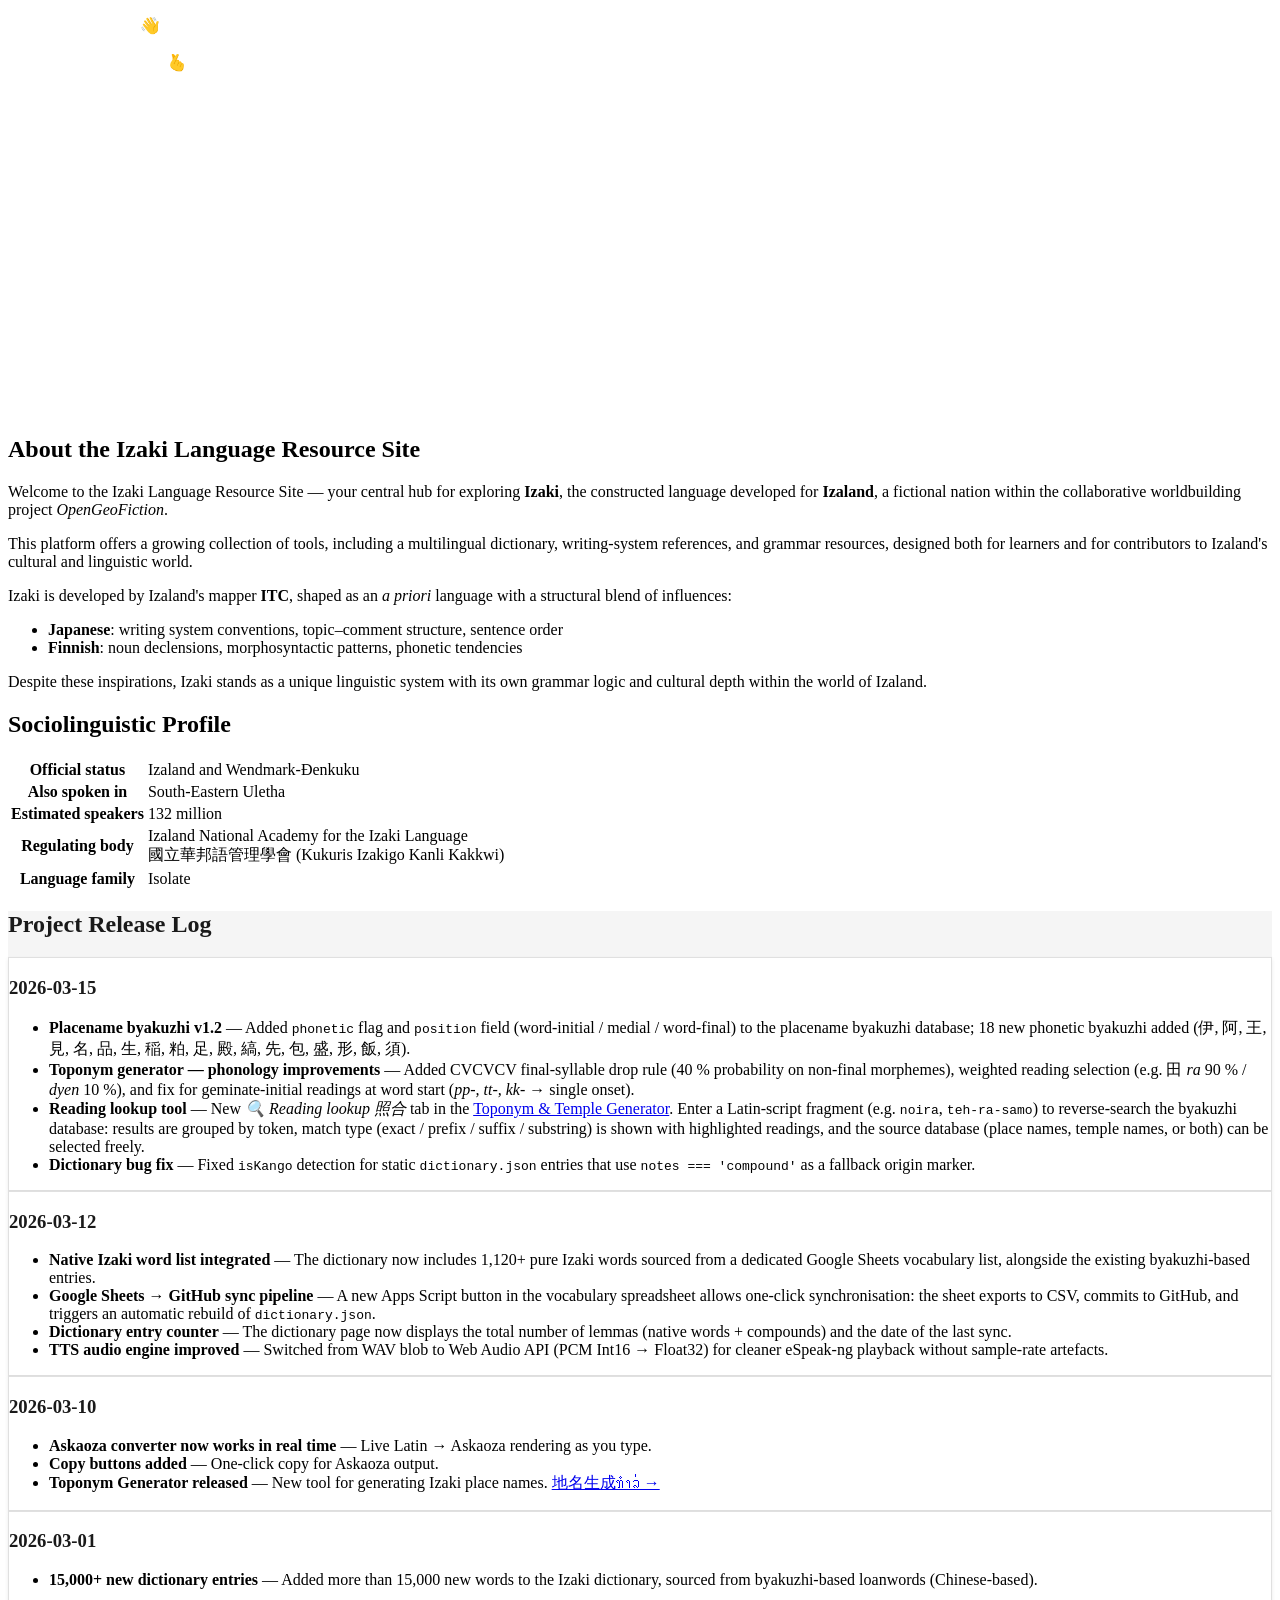
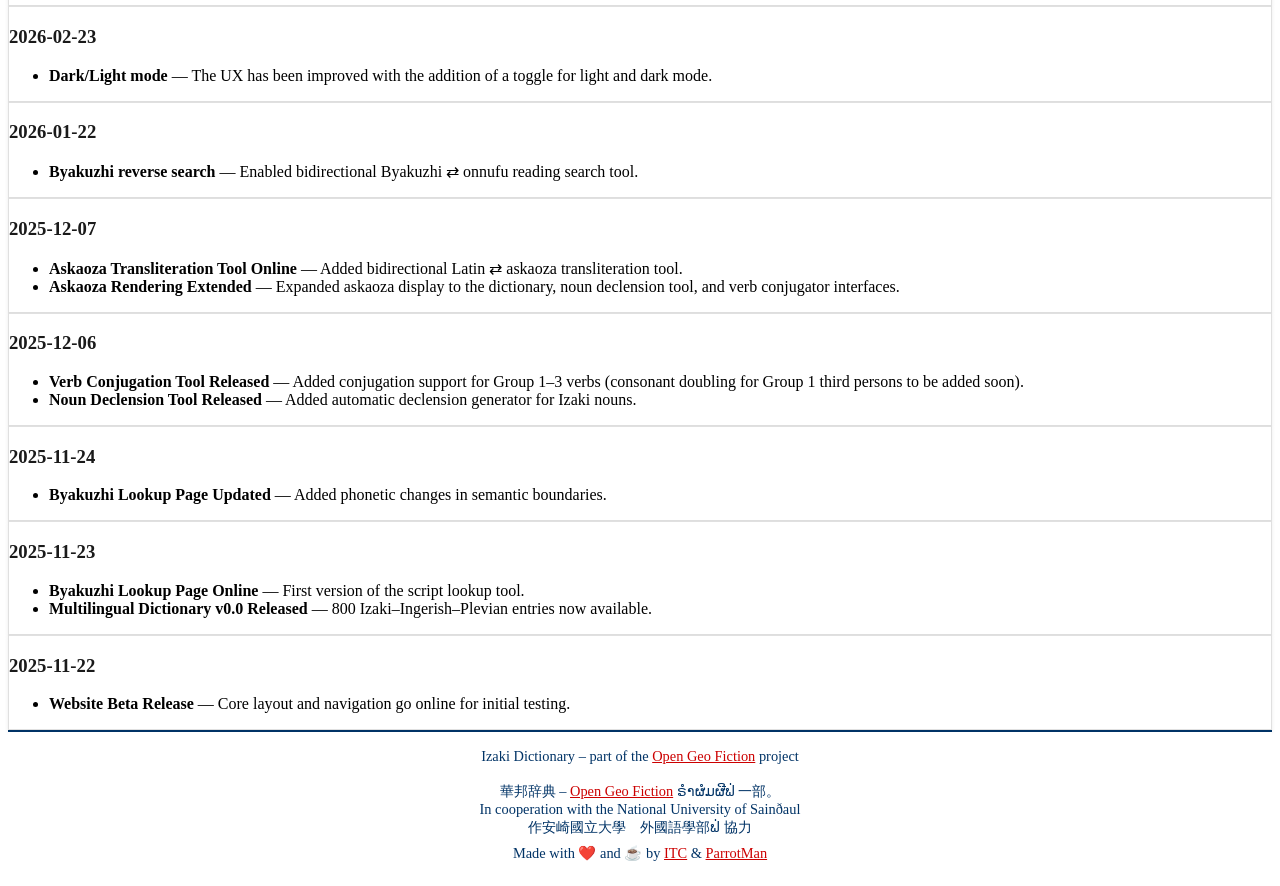
==== commit fb4cd184: "Release log: add 2026-03-15 update entries" ====
--- a/index.html
+++ b/index.html
@@ -151,11 +151,11 @@
         <p>
             This platform offers a growing collection of tools, including a multilingual dictionary,
             writing-system references, and grammar resources, designed both for learners and for contributors
-            to Izaland’s cultural and linguistic world.
+            to Izaland's cultural and linguistic world.
         </p>
 
         <p>
-            Izaki is developed by Izaland’s mapper <strong>ITC</strong>, shaped as an 
+            Izaki is developed by Izaland's mapper <strong>ITC</strong>, shaped as an 
             <em>a priori</em> language with a structural blend of influences:
         </p>
 
@@ -208,6 +208,16 @@
         <h2 class="title">Project Release Log</h2>
 
         <div class="box">
+            <h3 class="subtitle">2026-03-15</h3>
+            <ul>
+                <li><strong>Placename byakuzhi v1.2</strong> — Added <code>phonetic</code> flag and <code>position</code> field (word-initial / medial / word-final) to the placename byakuzhi database; 18 new phonetic byakuzhi added (伊, 阿, 王, 見, 名, 品, 生, 稲, 粕, 足, 殿, 縞, 先, 包, 盛, 形, 飯, 須).</li>
+                <li><strong>Toponym generator — phonology improvements</strong> — Added CVCVCV final-syllable drop rule (40 % probability on non-final morphemes), weighted reading selection (e.g. 田 <em>ra</em> 90 % / <em>dyen</em> 10 %), and fix for geminate-initial readings at word start (<em>pp-, tt-, kk-</em> → single onset).</li>
+                <li><strong>Reading lookup tool</strong> — New <em>🔍 Reading lookup 照合</em> tab in the <a href="/izaki-dictionary/pages/tools/toponym-generator.html">Toponym &amp; Temple Generator</a>. Enter a Latin-script fragment (e.g. <code>noira</code>, <code>teh-ra-samo</code>) to reverse-search the byakuzhi database: results are grouped by token, match type (exact / prefix / suffix / substring) is shown with highlighted readings, and the source database (place names, temple names, or both) can be selected freely.</li>
+                <li><strong>Dictionary bug fix</strong> — Fixed <code>isKango</code> detection for static <code>dictionary.json</code> entries that use <code>notes === 'compound'</code> as a fallback origin marker.</li>
+            </ul>
+        </div>
+
+        <div class="box">
             <h3 class="subtitle">2026-03-12</h3>
             <ul>
                 <li><strong>Native Izaki word list integrated</strong> — The dictionary now includes 1,120+ pure Izaki words sourced from a dedicated Google Sheets vocabulary list, alongside the existing byakuzhi-based entries.</li>
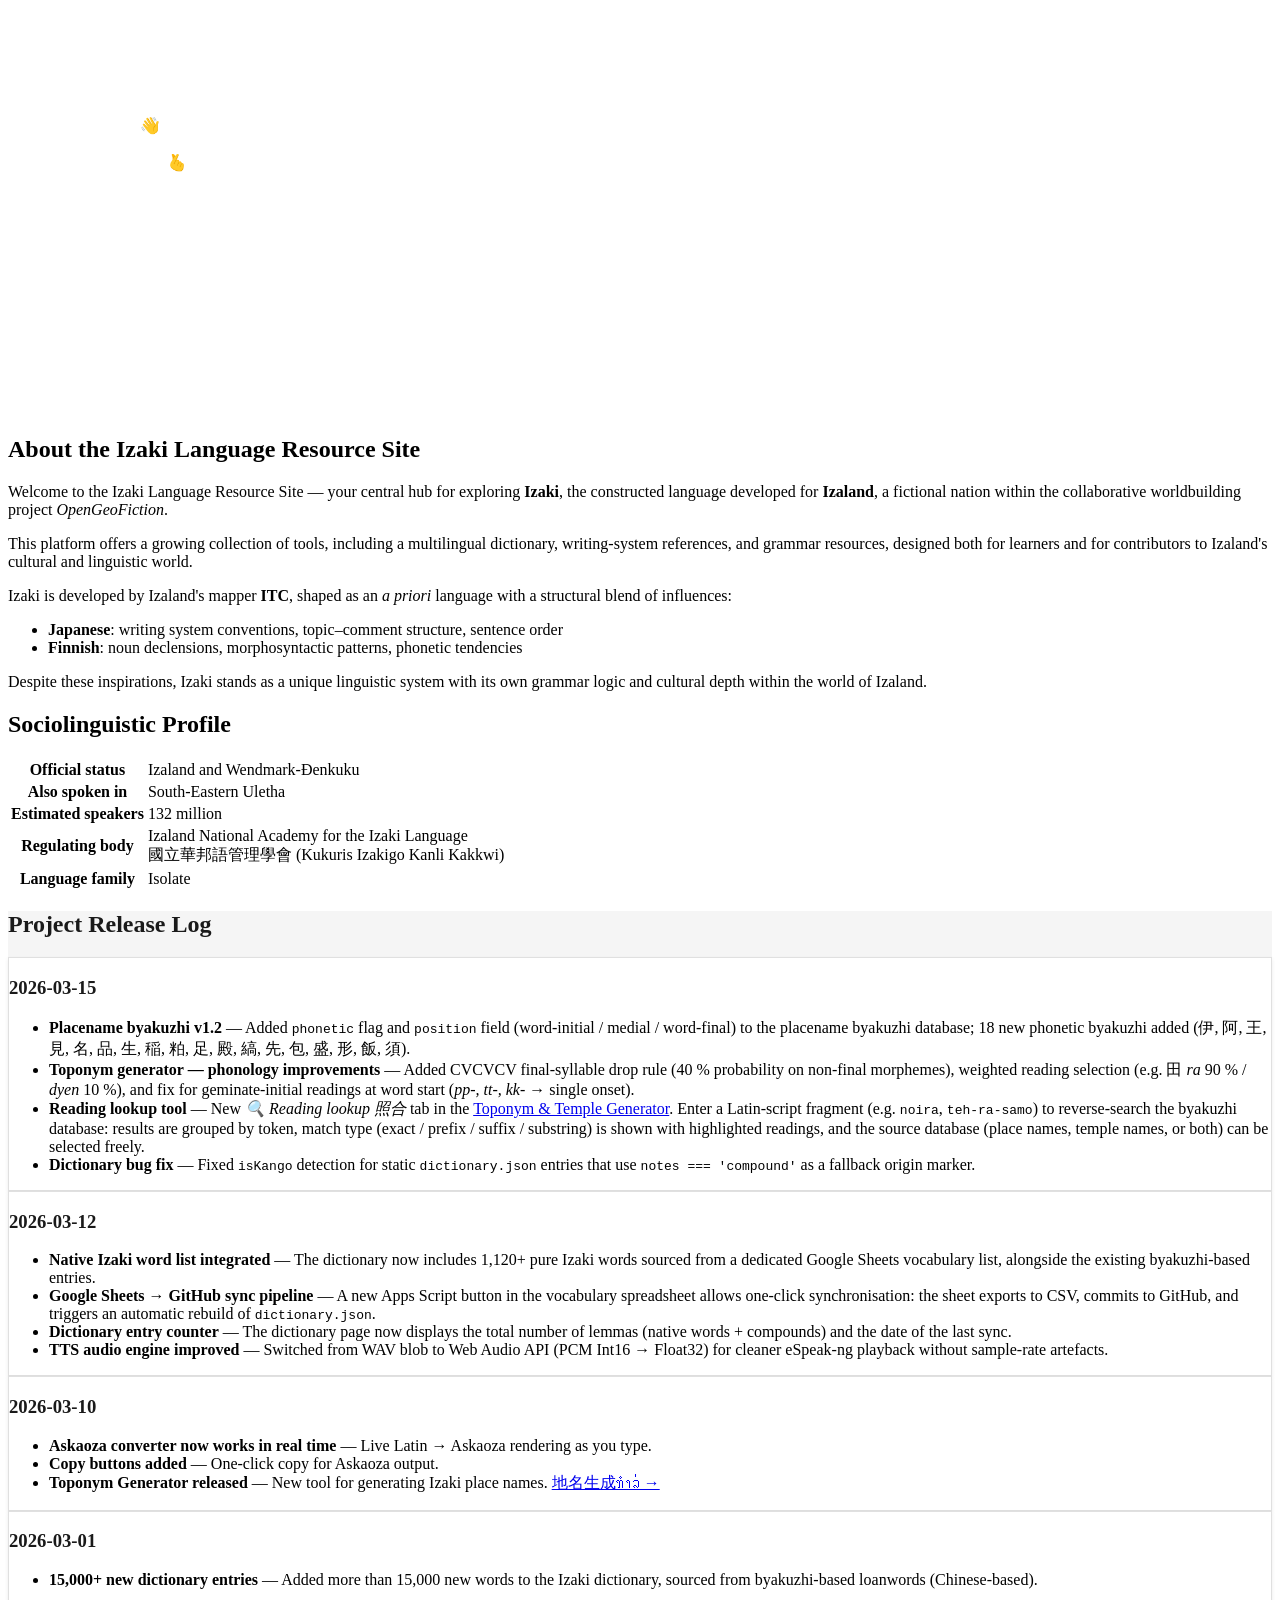
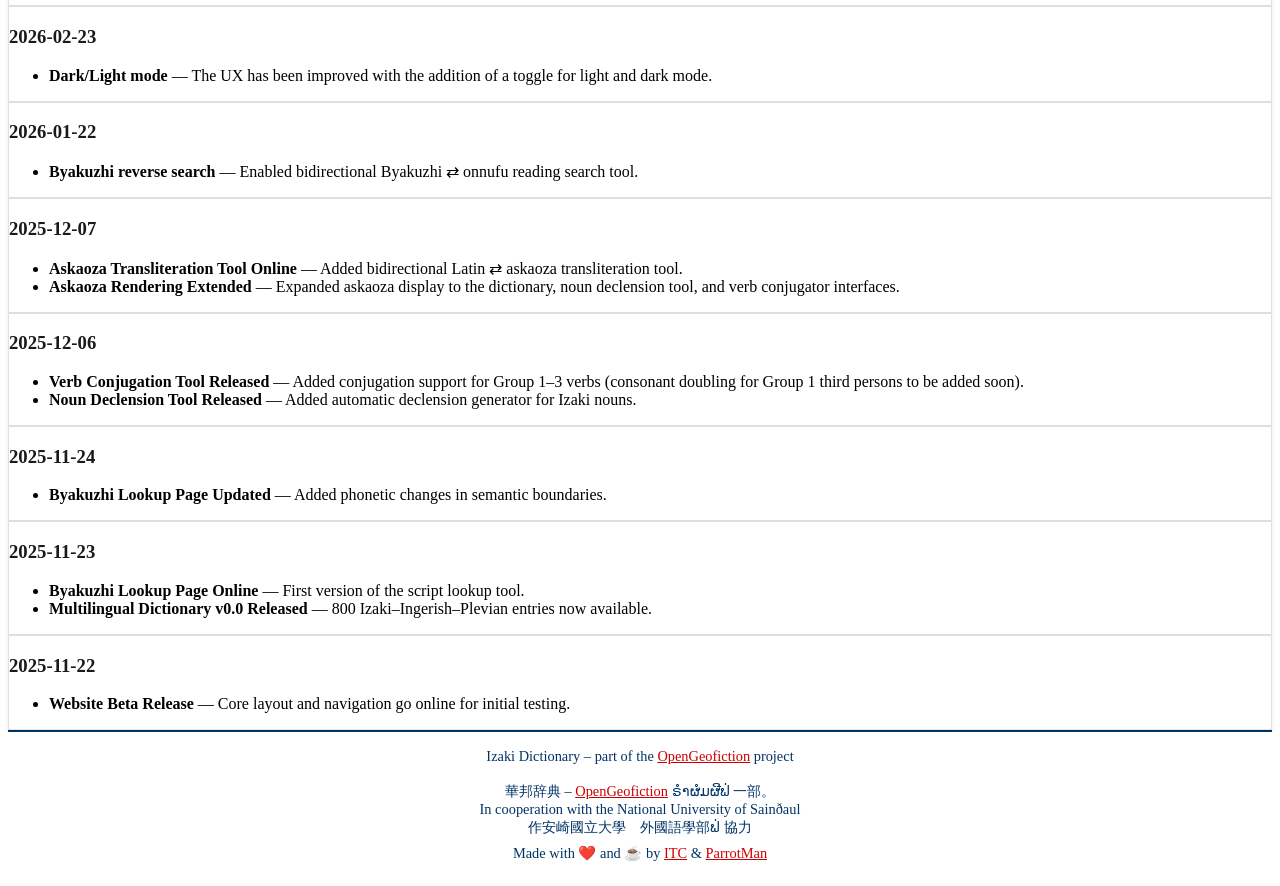
==== commit b22b5a25: "fix some weird formatting things 1) Shoddy fix to center the welcome screen hero... Was set to 400px" ====
--- a/index.html
+++ b/index.html
@@ -129,7 +129,7 @@
 
     <section class="hero is-link" style="height: 400px;">
         <div class="hero-body">
-            <p class="title">
+            <p class="title" style = "padding-top: 100px;">
                 Welcome to Izaland 👋<br>
                 <br>
                 ຢິາຌ່າ ຢຳຌີທີຜີບີ 華邦:ຌ່! 🫰
@@ -299,9 +299,9 @@
 
     <footer class="theme-footer" style="padding:1rem; text-align:center; font-size:0.9rem;">
         <div>
-            Izaki Dictionary – part of the <a href="https://www.opengeofiction.net/" target="_blank">Open Geo Fiction</a> project<br>
+            Izaki Dictionary – part of the <a href="https://opengeofiction.net/" target="_blank">OpenGeofiction</a> project<br>
                 <br>
-            華邦辞典 – <a href="https://www.opengeofiction.net/" target="_blank">Open Geo Fiction</a> ຣຳຜໍມຜີຟ່ 一部。
+            華邦辞典 – <a href="https://opengeofiction.net/" target="_blank">OpenGeofiction</a> ຣຳຜໍມຜີຟ່ 一部。
         </div>
         <div>
             In cooperation with the National University of Sainðaul<br>
